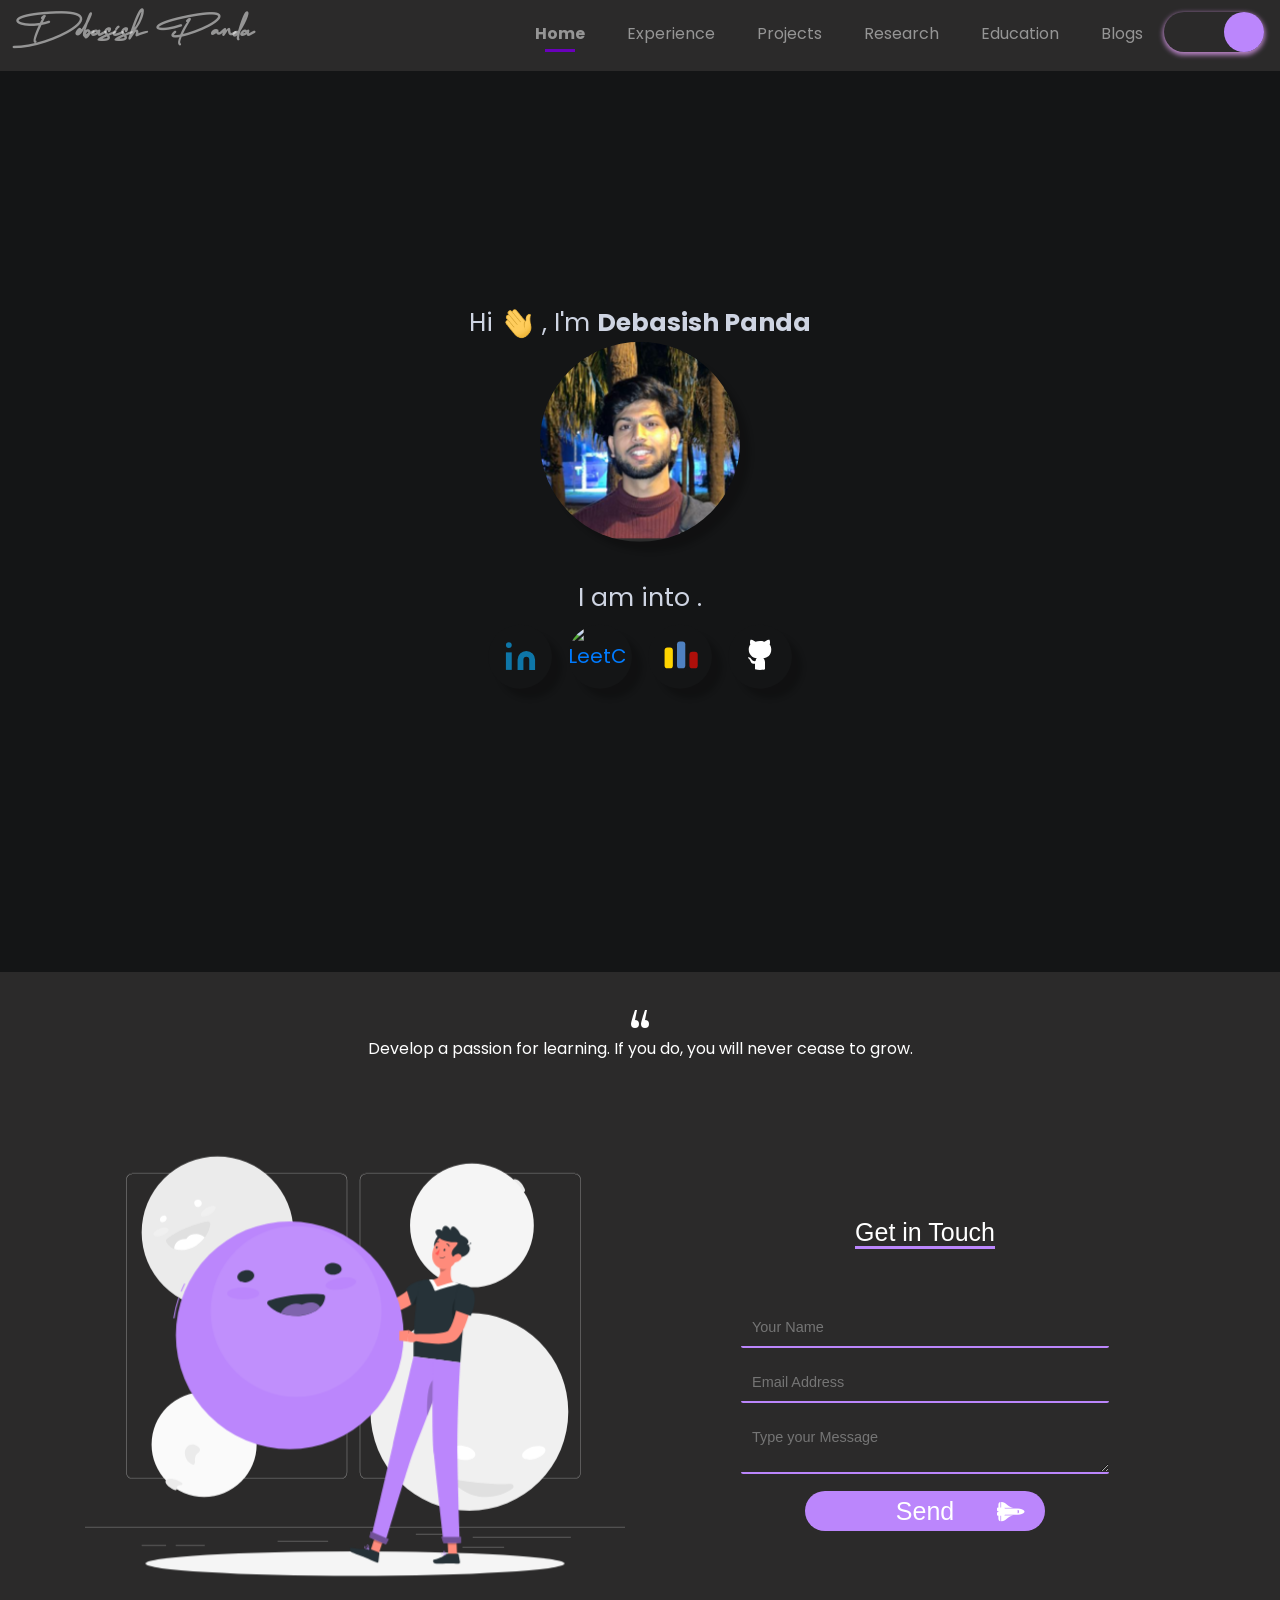
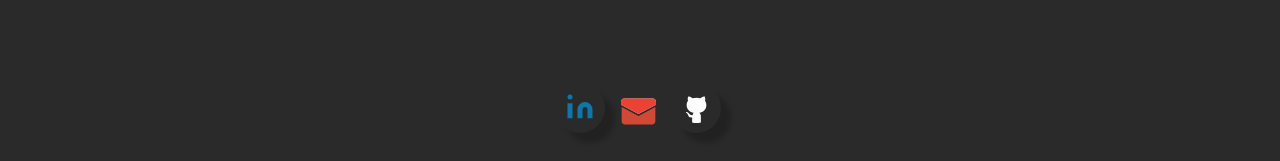
==== index.html @ 3a76a4fa "Initial personalized version" ====
<!DOCTYPE html>
<html lang="en" light-mode="dark">

<head>
    <title>Debasish Panda | Home</title>
    <meta charset="UTF-8">
    <meta name="viewport" content="width=device-width, initial-scale=1.0">
    <meta name="keywords" content="free portfolio template,portfolio template, portfolio website template, open source, open sourcing, contributing to open source" />
    <meta name="description" content="Welcome to my personal portfolio! I’m a passionate Computer Science undergraduate with experience in web development, software engineering, machine learning, and technical content writing. This space showcases my projects, internships, achievements, and continuous learning journey in tech." />
    <!-- Robot.txt -->
    <meta name="robots" content="index,follow" />
    <meta name="Googlebot" content="index,follow" />
    <meta name="AdsBot-Google" content="index,follow" />
    <meta property="og:site_name" content="https://portfolio.smaranjitghose.codes/">
    <meta property="og:title" content="Debasish Panda | Home">
    <meta property="og:description" content="Welcome to my personal portfolio! I’m a passionate Computer Science undergraduate with experience in web development, software engineering, machine learning, and technical content writing. This space showcases my projects, internships, achievements, and continuous learning journey in tech.">
    <meta property="og:type" content="website">
    <meta property="og:url" content="https://portfolio.smaranjitghose.codes/">
    <meta name="twitter:card" content="summary">
    <meta name="twitter:site" content="https://portfolio.smaranjitghose.codes/">
    <meta name="application-name" content="Debasish Panda | Home" />
    <meta name="apple-mobile-web-app-title" content="Debasish Panda | Home" />
    <meta name="summary" content="Welcome to my personal portfolio! I’m a passionate Computer Science undergraduate with experience in web development, software engineering, machine learning, and technical content writing. This space showcases my projects, internships, achievements, and continuous learning journey in tech." />
    <!--For Dark/Light mode Toggle-->
    <script src="https://code.iconify.design/1/1.0.4/iconify.min.js"></script>
    <!--Import Google Icon Font-->
    <link rel="stylesheet" href="https://maxcdn.bootstrapcdn.com/bootstrap/4.5.0/css/bootstrap.min.css" />
    <link href="https://fonts.googleapis.com/css2?family=Poppins:wght@200;300&display=swap" rel="stylesheet">
    <script src='https://kit.fontawesome.com/a076d05399.js'></script>
    <link rel="stylesheet" href="assets/css/preloader.css">
    <link rel="stylesheet" href="assets/css/home.css">
    <link rel="stylesheet" href="assets/css/style.css">
    <!-- Favicon -->
    <link id='favicon' rel="shortcut icon" href="assets/images/favicon.png" type="image/x-png">
    <!-- Font awesome icons -->
    <link rel="stylesheet" href="https://cdnjs.cloudflare.com/ajax/libs/font-awesome/5.15.1/css/all.min.css" integrity="sha512-+4zCK9k+qNFUR5X+cKL9EIR+ZOhtIloNl9GIKS57V1MyNsYpYcUrUeQc9vNfzsWfV28IaLL3i96P9sdNyeRssA==" crossorigin="anonymous" />
    <link rel="stylesheet" href="https://cdn.jsdelivr.net/gh/jpswalsh/academicons@1/css/academicons.min.css">
    <script defer src="./assets/js/dynamicTitle.js"></script>
    <!-- Global site tag (gtag.js) - Google Analytics -->
    <script async src="https://www.googletagmanager.com/gtag/js?id=G-M11CMZ12Q"></script>
    <script>
        window.dataLayer = window.dataLayer || [];
        function gtag(){dataLayer.push(arguments);}
        gtag('js', new Date());

        gtag('config', 'G-M11CMZ12Q');
    </script>
</head>

<body class="no-scroll-preload">
    <!-- loader -->
    <div class="loader-container">
        <div class="atom">
            <div class="electron"></div>
            <div class="electron-alpha"></div>
            <div class="electron-omega"></div>
        </div>
    </div>

    <!--Dynamic Nav Bar-->

    <!--Particles effect-->
    <div id="home">
        <section class="center">
            <div id="particles-js"></div>
        </section>
    </div>
    <center>
        <!-- Home Section -->
        <div class="text col-sm-6" style="margin-top: 140px;">Hi <span class="wave"><img src="assets/images/Hand.gif" width="35px"></span>&nbsp;, I'm <span class="header">Debasish Panda</span>
            <div class="center">
                <div>
                    <img src="assets/images/favicon.png" alt="" class="rounded-circle" height="200" width="200">
                </div>
                <br/>
                <span style="display: inline;">I am into <span class="animated-text"
                    data-words="Java, Web Development, Data Structures and Algorithm (DSA), Data base management, Python, Data science, Open Source, Content writing, Desigining"></span>
                </span>
                <div>
                    <div class="social-icons">
                        
                        <a class="socialicon linkedin" href="https://www.linkedin.com/in/debasish-panda-6852a824b" target="_blank" rel="author">
                            <svg class="linkedin-icon" xmlns="http://www.w3.org/2000/svg" width="35" viewBox="0 0 24 24" fill="#0e76a8" stroke-width="1" stroke-linecap="round" stroke-linejoin="round" class="feather feather-linkedin">
                                <path d="M16 8a6 6 0 0 1 6 6v7h-4v-7a2 2 0 0 0-2-2 2 2 0 0 0-2 2v7h-4v-7a6 6 0 0 1 6-6z"></path>
                                <rect x="2" y="9" width="4" height="12"></rect>
                                <circle cx="4" cy="4" r="2"></circle>
                            </svg>
                        </a>

                        <a class="socialicon leetcode" href="https://leetcode.com/u/Rkg6Kk8UDc/" target="_blank" rel="author">
                            <img src="https://assets.leetcode.com/static_assets/public/icons/favicon-192x192.png" alt="LeetCode" width="57" height="57" />
                        </a>

                        <a class="socialicon codeforces" href="https://codeforces.com/profile/Debasish-1969" target="_blank" rel="author">
                            <svg class="codeforces-icon" xmlns="http://www.w3.org/2000/svg" viewBox="5 0 14 19" width="100" height="100">
                                <g>
                                    <rect class="red" x="15" width="2" height="6.5" rx="0.7" y="0" fill="#AE0F0A" />
                                    <rect class="blue" x="12" width="2" height="6.5" rx="0.7" y="0" fill="#4F81C1" />
                                    <rect class="yellow" x="9" width="2" height="6.5" rx="0.7" y="0" fill="#FFD400" />
                                </g>
                            </svg>
                        </a> 
                       
                        <a class="socialicon github" href="https://github.com/Debasish-1969" target="_blank" rel="author">
                            <!-- SVG code for Github icon -->
                            <svg class="github-icon" width="45px" height="45px" viewBox="0 0 300 300">
                                <!-- body -->
                                <path id="body" d="M112.5,234.4v43.1c24.5,7.5,50.5,7.5,75,0V225c-0.4-11.1-4.9-21.6-12.7-29.6c30-3.4,59.5-23.5,59.5-64.1
                                                            c0.9-13.9-3.3-27.7-11.8-38.7c4.1-11.6,3.7-24.4-1.3-35.7c0,0-11.2-3.7-37.5,13.8c-22.1-6.1-45.3-6.1-67.4,0
                                                            C90.6,53.3,78.9,56.8,78.9,56.8c-5,11.3-5.4,24.1-1.3,35.7c-8.5,11.1-12.7,24.8-11.9,38.7c0.2,33.8,26.4,61.8,60.2,64.1
                                                            c-5,4.7-8.1,11.1-8.6,18" />
                                <!-- arm                             -->
                                <path id="arm" d="M125.2,213.4c-13.9,7.8-31.5,2.8-39.3-11.2c-4.3-7.7-12-12.8-20.7-13.8c-11.2,0-4.6,6.4,0,9.4
                                                            c6,5.1,10.8,11.5,13.8,18.8c2.9,7.4,7.7,24.1,41.5,17.8" />
                            </svg>
                        </a>
                    </div>
                </div>
            </div>
        </div>
    </center>

    <br><br><br>
    <!-- Dynamic footer section -->
    <script src="https://code.jquery.com/jquery-3.5.1.min.js" integrity="sha256-9/aliU8dGd2tb6OSsuzixeV4y/faTqgFtohetphbbj0=" crossorigin="anonymous"></script>

    <!-- Google Analytics -->
    <script async src="https://www.googletagmanager.com/gtag/js?id=G-G6D61F5TL4"></script>
    <!-- Fetching our Google Tag Manager -->

    <!--JavaScript at end of body for optimized loading-->
    <script src="assets/js/app.js"></script>
    <script src="https://cdnjs.cloudflare.com/ajax/libs/popper.js/1.12.9/umd/popper.min.js" integrity="sha384-ApNbgh9B+Y1QKtv3Rn7W3mgPxhU9K/ScQsAP7hUibX39j7fakFPskvXusvfa0b4Q" crossorigin="anonymous"></script>
    <script src="https://maxcdn.bootstrapcdn.com/bootstrap/4.0.0/js/bootstrap.min.js" integrity="sha384-JZR6Spejh4U02d8jOt6vLEHfe/JQGiRRSQQxSfFWpi1MquVdAyjUar5+76PVCmYl" crossorigin="anonymous"></script>
    <script src='https://cdnjs.cloudflare.com/ajax/libs/particles.js/2.0.0/particles.min.js'></script>
    <script src="assets/js/particle.js"></script>

</body>

</html>
---- assets/css/home.css ----
/*Declaration of CSS variables for light/dark theme*/

html[data-theme="light"] {
  --col-icon: black;
  --col-bd-radius:rgb(2, 2, 2);
  --col-box-shadow:#000000 2px 2px 4px, 
  #4D4D4D -2px -2px 4px;
 --col-box-shadow-hover:inset #8a7373 2px 2px 4px, 
 inset #4D4D4D -2px -2px 4px;
  --col-bd-icon:transparent;
  --bg-icon: #fff;
   --bg1-color: #fff;
  --col-icon-dribbble: #ea4c89;
  --col-icon-linkedin: #0e76a8;
  --col-icon-kaggle: #41aff3;  
  --col-icon-instagram: rgb(201, 94, 174);
  --col-icon-mail:rgb(209, 82, 82);
  --col-icon-google-scholar:#3cba54;
  --col-icon-codeforces:rgb(19, 145, 184);
  --col-icon-leetcode:rgb(255, 181, 62);
  --shadow-col: rgba(0, 0, 0, 0.3);

}

html[data-theme="dark"] {
  --col-icon:white;
  --col-bd-radius:black;
  --col-bd-icon:transparent;
  --col-box-shadow: 5px 5px 10px rgba(22, 21, 21, 0.7) , -5px -5px 10px rgba(255,255,255,0.1);
  --col-box-shadow-hover:inset rgba(255, 255, 255, 1) 2px 2px 4px, 
 inset rgba(255, 255, 255, 0.5) -2px -2px 4px;
  --col-icon-dribbble: #ea4c89;
  --col-icon-linkedin: #0e76a8;
  --col-icon-kaggle: #41aff3;
  --col-icon-instagram: rgb(201, 94, 174);
  --col-icon-mail:rgb(209, 82, 82);
  --col-icon-google-scholar:#3cba54;
  --col-icon-codeforces:rgb(19, 145, 184);
  --col-icon-leetcode:rgb(255, 181, 62);
  --col-white: #fff;
}
/* Particle effect*/
body{
  font-family: "Poppins";
}
#home,
#particles-js {
  position: relative;
  height: 100vh;
  width: 100%;
}

.section {
  background-color: rgb(63, 25, 170);
  justify-content: center;
  align-items: center;
}

.text .header {
  font-weight: bold;
}

.text {
  font-size: 25px;
  top: 40%;
  left: 50%;
  transform: translate(-50%, -50%);
  position: absolute;
}

.animated-text span {
  display: none;
  line-height: 1;
}

.animated-text span.active {
  display: inline;
}

.animated-text:after {
  content: ".";
  display: inline;
  width: 6px;
  text-indent: 0;
  background: var(--col-icon);
  animation: blink 0.3s infinite alternate;
}
.datawords{
  white-space: nowrap;
    overflow: hidden;
    text-overflow: ellipsis;
    white-space: nowrap;
}

@keyframes blink {
  from {
    opacity: 0;
  }

  to {
    opacity: 1;
  }
}

/*Social icons*/

:root {
  --link-size: 64px;
  --trans-props: all 0.2s ease;
  --link-size-footer-b: 40px;
  --link-size-footer-s: 30px;
}

a.socialicon {
  box-shadow: 10px 10px 5px rgba(0, 0, 0, 0.2);
}

.social-icons {
  display: flex;
  font-size: 20px;
  align-items: center;
  justify-content: center;
  flex-flow: row wrap;
}
.socialicon{
  display: flex;
  position: relative;
  overflow: hidden;
  width: var(--link-size);
  height: var(--link-size);
  background-color: #fff;
  margin: 8px;
  border-radius: 50%;
  box-shadow: 2px 5px 5px var(--shadow-col);
  text-decoration: none;
  transition: var(--trans-props);
}
.socialicon i {
  margin: auto;
  font-size: 24px;
  z-index: 1;
  transition: var(--trans-props);
}

/* Social icon in dark mode */
html[light-mode="dark"] .socialicon{
  background-color: #141516;
}

.kaggle i {
  margin: auto;
  font-size: 24px;
  z-index: 1;
  transition: var(--trans-props);
}

.socialicon.kaggle{
  color:var(--col-icon-kaggle);
}

.socialicon:after {
  content: "";
  width: var(--link-size);
  height: var(--link-size);
  position: absolute;
  transform: translate(0, var(--link-size));
  border-radius: 50%;
  transition: var(--trans-props);
  
}

.socialicon.kaggle:after {
  background-color: #41aff3;
  box-shadow: var(--kaggle);
}


 /*
---------------------------
   LINKEDIN MICROANIMATION
---------------------------
*/

 .linkedin-icon{
  margin-left: 15px;
}
.linkedin:hover .linkedin-icon>rect{
  animation: rect-up 0.3s linear infinite;
}


@keyframes rect-up {
  50% {
      y:10px;
      height:11px;
   }
  0%{
      y:13px;
      height:8px;  
      }
  
}

.linkedin:hover .linkedin-icon> circle{
  animation: bounce 0.4s linear infinite;
}

@keyframes bounce {
  75% {
      cy: 8px;
   }
   50%{
      cy: 4px
   }
  0%{
      cy:4px
      }
  
}

/*
---------------------------
   INSTAGRAM MICROANIMATION
---------------------------
*/

.instagram-icon {
  width: 90px !important;
 
}
.st0 {
  fill:none;
  stroke:#EF4649;
  stroke-width:7;
  stroke-linecap:round;
  stroke-miterlimit:10;
}

.instagram:hover #littleCircle {
  stroke-dasharray:150;
}

.instagram #shutter{
  display:none;
}
.instagram:hover #shutter{
  display: block;
  animation: shutter 1s linear infinite;
}
.instagram:hover #lens{
  fill:#EF4649;
  animation: lens 1.5s linear infinite;

}

@keyframes shutter {
  0%, 50% {
          stroke-dashoffset: 150;
          
      }
  75% {
          fill:#EF4649;
          stroke-dashoffset: 0;
          stroke-width:11;
      }
}

@keyframes lens {
  0%, 75% {
          opacity: 0;
      }
  100% {
          opacity: 1;
      }
}


/*
---------------------------
   TWITTER MICROANIMATION
---------------------------
*/
.twitter-icon{
  width: 40px;
  margin-left: 12px;
}

.twitter:hover #wing1{
      transform-origin:center;
      animation: flap 0.4s ease-out infinite alternate;
   }	
   
.twitter:hover #wing2{
    transform-origin:center;
    animation: flap 0.4s ease-in infinite alternate;
 }		

@keyframes flap{
     50%{
      transform:scaleX(-1) rotate(-45deg) translate(-40px,-40px);
     }
   }

/*
--------------------------
   GITHUB MICROANIMATION
--------------------------
*/
html[light-mode="dark"] .github-icon{
  fill: #ffff;
}

.github-icon {
  width: 40px;
  margin-left: 12px;
  margin-top: 5px;
  fill: #000000;
}

.github:hover #arm {
  transform-origin: bottom right;
  animation: moveArm 1s infinite alternate;
}

@keyframes moveArm {
  0% { transform: rotate(10deg); }
  100% { transform: rotate(-10deg); }
 }

 /*
  --------------------------
     DRIBBBLE MICROANIMATION
  --------------------------
  */
  
  .dribbble-icon{
    width: 30px;
    height: 30px;
    margin-left:16px;
    margin-top: 20px;
  }
  
  .dribbble:hover .dribbble-icon{ 
      animation: dribbble-bounce .4s ease infinite;
      transform: rotate(360deg);
      transition: all 9s ease-in-out 0s;
  }
  
  @keyframes dribbble-bounce {
    from, to {
      margin-top: 20px;
    }
    50% { 
      margin-top: 15px; 
    }
    
    75%{
      margin-top: 15px;
    }
  }
  
  /*
  --------------------------
     CODEFORCES MICROANIMATION
  --------------------------
  */
  
  .codeforces-icon{
    margin-right: 6px;
    margin-top: 6px;
  }
  
  .codeforces-icon .red {
    height:4px;
    y:2.5px;
    
  }
  .codeforces:hover .red{
    animation: red-animation 2.5s infinite alternate;
  }
  
  
  .codeforces-icon .yellow{
    height:5px;
    y:1.5px;
    
  }
  
  .codeforces:hover .yellow{
    animation: yellow-animation 2s infinite alternate-reverse;
  }
  
  .codeforces:hover .blue{
    animation: blue-animation 2s  infinite alternate;
  }
  
  @keyframes red-animation{
    0%{
       y:0px
    }
    0%{
        height:6px;
        y:0.5px;
    }
  }
  
  @keyframes yellow-animation{
    0%{
        y:0px;
    }
    0%{
        height:6px;
        y:0.5px;
    }
  }
  
  @keyframes blue-animation{
    0%{
        y:0px;
    }
    0%{
        height:3px;
        y:3.5;
    }
  }
  
  

/*
----------------------------
   SOCIAL MEDIA ANIMATIONS
----------------------------
*/

.socialicon:hover {
  transform: translateY(-4px);
  box-shadow: 0px 4px 12px rgba(0, 0, 0, 0.16);
}
.socialicon:hover:after {
  transform: translate(0) scale(1.2);
}
.socialicon:hover i {
  color: #fff;
}
a:hover {
  color: transparent;
}


@media only screen and (max-width: 450px) {
  .text {
    margin-top: 5rem;
  }
}

@media only screen and (max-width:2381px){
  .text{
    margin-top:2rem;
  }
}

@media only screen and (max-width:1340px){
  .text{
    margin-top:4rem;
  }
}

@media only screen and (max-width:780px){
  .text{
    margin-top:3rem;
  }
}

@media only screen and (max-width:700px){
  .text{
    margin-top:6rem;
  }
}
@media only screen and (max-width:350px){
  .text{
    margin-top:6rem;
  }
}

@media only screen and (max-width:270px){
  .text{
    margin-top:12rem;
  }
}
/* responsiveness */
@media (min-width:410px) and (max-width:411px){
  .text{
    margin-top: 1rem;
  }
}
@media only screen and (min-height:731px){
  .text{
    margin-top: 2rem;
  }
}
@media (min-height:822px) and (max-height:823px){
  .text{
    margin-top: 10rem;
  }
}
@media only screen and (min-height:768px){
  .text{
    margin-top: 0rem;
  }
}
@media (max-width:280px)and (max-height:655px){
  .text{
    margin-top: 6rem;
  }
 

}

@media (min-width:1020px)and (max-width:1024px){
  .text{
    margin-top: 4rem;
    font-size: xx-large;
  }
}

@media (max-width:320px)and (max-height:440px){
  .text{
    margin-top: 4rem;
  }
  
  img{
    height:100px;
    width:150px;
    margin-bottom: 0px;
    margin-top: 0px;
  }
  .text{
    font-size:20px;
  }
  .socialicon{
    width:56px;
    height:56px;
  }
  
}

@media (max-width:380px)and (max-height:440px){
  .text{
    margin-top: 4rem;
  }
  img{
    height:100px;
    width:150px;
    margin-bottom: 0px;
    margin-top: 0px;
  }
  .text{
    font-size:20px;
  }
  .socialicon{
    width:56px;
    height:56px;
  }
  .tag{
    width:78px;
  }

}
@media (max-width:430px)and (max-height:440px){
  .text{
    font-size:20px;
    margin-top: 4rem;
  }
  img{
    height:100px;
    width:150px;
    margin-bottom: 0px;
    margin-top: 0px;
  }
  .socialicon{
    width:56px;
    height:56px;
  }

}
@media (min-width:520px)and (max-width:521px){
  .text{
    margin-top: 2rem;
  }
}

@media (min-height:810px)and (max-height:812px){
  .text{
    margin-top: 1rem;
  }
}

@media (min-height:822px)and (max-height:823px){
  .text{
    margin-top: 1rem;
  }
}
---- assets/css/style.css ----
@font-face {
  font-family: "Agustina";
  src: url(../fonts/Agustina.woff);
}


/*CSS variable declaration for light/dark mode*/

html[data-theme="light"] {
  --bg-mybtn: red;
  --bg-nav: black;
  --bg-nav-img: black;
  --bg-footer: #DDE1EC;
  --bg: #ffffff;
  --text: #191919;
  --text-color: #6c757d;
  --col-icon: black;
  --col-bd-radius: rgb(2, 2, 2);
  --col-box-shadow: #000000 2px 2px 4px, #4D4D4D -2px -2px 4px;
  --col-box-shadow-hover: inset #8a7373 2px 2px 4px, inset #4D4D4D -2px -2px 4px;
  --col-bd-icon: transparent;
  --bg-icon: #fff;
  --col-icon-twitter: #1da1f2;
  --col-icon-dribbble: #ea4c89;
  --col-icon-linkedin: #0e76a8;
  --col-icon-kaggle: #41aff3;
  --col-icon-github: #24292e;
  --col-icon-instagram: rgb(201, 94, 174);
  --col-icon-mail: rgb(209, 82, 82);
  --col-icon-google-scholar: #3cba54;
  --col-icon-codeforces: rgb(19, 145, 184);
  --col-icon-leetcode: rgb(255, 181, 62);
  --shadow-col: rgba(0, 0, 0, 0.3);
}

html[data-theme="dark"] {
  --bg-mybtn: rgb(230, 109, 129);
  --bg-nav: #6617cb;
  --bg-nav-img: linear-gradient(315deg, #6617cb 0%, #882463 74%);
  --bg-footer: linear-gradient(315deg, #6617cb 0%, #882463 74%);
  --bg: #191919;
  --text: #ffffff;
  --text-color: #fff;
  --bg-txt-img: linear-gradient(315deg, #d5adc8 0%, #ff8489 74%);
  --txt-fill: transparent;
  --col-icon: white;
  --col-bd-radius: black;
  --col-bd-icon: transparent;
  --col-box-shadow: 5px 5px 10px rgba(22, 21, 21, 0.7), -5px -5px 10px rgba(255, 255, 255, 0.1);
  --col-box-shadow-hover: inset rgba(255, 255, 255, 1) 2px 2px 4px, inset rgba(255, 255, 255, 0.5) -2px -2px 4px;
  --col-icon-twitter: #1da1f2;
  --col-icon-dribbble: #ea4c89;
  --col-icon-linkedin: #0e76a8;
  --col-icon-kaggle: #41aff3;
  --col-icon-github: #24292e;
  --col-icon-instagram: rgb(201, 94, 174);
  --col-icon-mail: rgb(209, 82, 82);
  --col-icon-google-scholar: #3cba54;
  --col-icon-codeforces: rgb(19, 145, 184);
  --col-icon-leetcode: rgb(255, 181, 62);
  --col-white: #fff;
}


/*
---------------------------
      SCROLLBAR
---------------------------
*/

::-webkit-scrollbar {
  width: 16px;
}

::-webkit-scrollbar-track {
  -webkit-box-shadow: inset 0 0 6px #bb86fc;
  border-radius: 2px;
  background: #f1f1f1;
}

::-webkit-scrollbar-thumb {
  border-radius: 2px;
  max-height: 10px;
  -webkit-box-shadow: inset 0 0 6px #bb86fc;
  background: #bb86fc;
  transition: 0.3s;
}

::-webkit-scrollbar-thumb:hover {
  background: #ca9eff;
  
}

/* Custom Scrollbar for Mozilla Firefox*/
html{
  overflow-y: visible;
  scrollbar-color: #ca9eff #f1f1f1;
  scrollbar-width: auto;
}

body {
  height: 100vh;
  margin: 0;
  overflow-x: hidden;
  color: var(--text);
  font-family: "Poppins", sans-serif;
  background-color: var(--bg);
}
.text-center heading1 exp-head {
  color: white;
}


/* Scroll to Top button */

#btnScrollToTop {
  width: 50px;
  height: 50px;
  background-color: #bb86fc;
  color: #fff;
  margin: 8px;
  border: none;
  border-radius: 50%;
  box-shadow: 2px 5px 5px rgba(0, 0, 0, 0.3);
  text-decoration: none;
  position: fixed;
  outline: none;
  bottom: 10px;
  right: 10px;
  animation: up 1.5s infinite;
  -webkit-animation: up 1.5s infinite;
}


/*
---------------------------------------
 SCROLL TO TOP BUTTON MICROANIMATION
---------------------------------------
*/

@keyframes up {
  0% {
      transform: translate(0);
  }
  20% {
      transform: translateY(-15px);
  }
  40% {
      transform: translate(0);
  }
}

@-webkit-keyframes up {
  0% {
      transform: translate(0);
  }
  20% {
      transform: translateY(-15px);
  }
  40% {
      transform: translate(0);
  }
}


/* smooth scrolling to top */

html {
  scroll-behavior: smooth;
}


/*
------------------------------------
   HAMBURGER ANIMATION
------------------------------------
*/

.hamburger_wrapper {
  float: right;
}

.hamburger {
  width: 2.5em;
  height: 2em;
  font-size: 11px;
  cursor: pointer;
  position: relative;
}

.first,
.second,
.third {
  position: absolute;
  background-color: rgba(0, 0, 0, 0.85);
  height: .45em;
  width: 100%;
  float: left;
  border-radius: 2px;
  transition: all .35s ease-in-out;
}

.first {
  top: 0px;
}

.is-active .first {
  transform-origin: .167em .33em;
  transform: rotate(45deg) translate(0.167em, -0.25em);
}

.second {
  top: 50%;
  margin-top: -.25em;
}

.is-active .second {
  opacity: 0;
  transform: translateX(8em)
}

.third {
  bottom: 0px;
  transform-origin: .25em -0.33em;
}

.is-active .third {
  transform: rotate(-45deg) translate(-0.167em, 0.083em);
}

.navbar-brand {
  font-family: Agustina;
  font-size: 30px;
  font-weight: bold;
}

.navbar {
  color: #000000;
  background-color: #fff;
  z-index: 2;
  box-shadow: 0 2px 2px rgb(230, 230, 230);
}

/* Dark Mode toggle switch button */
.dark_toggler {
  -webkit-appearance: none;
  position: relative;
  cursor: pointer;
  width: 100px;
  height: 40px;
  background-image: url(https://i.postimg.cc/857jHw2q/Screenshot-2020-04-16-at-1-07-06-PM.png);
  background-size: cover;
  border-radius: 50px;
  outline: none;
  transition: background-image 0.9s;
  box-shadow: 0px 2px 5px 1px gray;
}

.dark_toggler:before {
  content: "";
  position: absolute;
  top: 0;
  left: 0;
  height: 40px;
  width: 40px;
  background-color: navy;
  border-radius: 50px;
  transition: all 0.9s;
  background-color: #f7ca33;
}

.dark_toggler:checked {
  background-image: url(https://i.postimg.cc/Hn0nstVK/Screenshot-2020-04-16-at-1-07-19-PM.png);
  transition: background-image 0.9s;
  box-shadow: 0px 2px 5px 1px rgb(187, 134, 201);
}

.dark_toggler:checked:before {
  transform: translate(150%);
  transition: all 0.9s;
  background-color: #bb86fc;
}
/* end of dark mode toggle switch button */

html {
  background-color: #f6f6f6;
  transition: background-color .3s;
}

html[light-mode="dark"] {
  background-color: #141516;
  color: #ced4e2;
}

.dark-theme {
  background-color: #2b2a2A;
  transition: background-color .3s;
  box-shadow: 0 0 0;
}

.dark-theme .navbar-nav .nav-link,
.dark-theme .navbar-brand {
  color: rgba(255, 255, 255, 0.5);
}

.dark-theme .nav-link:hover{
color: #ffffff !important;
}

.dark-theme .first,
.dark-theme .second,
.dark-theme .third {
  background-color: rgba(255, 255, 255, 0.5);
}
.dsc{
   box-shadow:   2px 5px 5px 0px rgb(130 216 251), 
   inset -2px -5px 5px 0px rgb(130 216 251);
   background: #1f1d1d;
}
/*
-------------------------------------
  SIDEBAR SVG ANIMATION
--------------------------------------
*/

.bike {
  margin-top: 30px;
  display: block;
}

#right-wheel,
#left-wheel {
  animation: wheel 3s linear infinite;
  transform-origin: center;
  transform-box: fill-box;
}

#man-bike {
  animation: bikes 1s ease-in-out infinite alternate;
  transform-origin: bottom;
}

#hat {
  animation: hat 1s ease-in-out infinite alternate;
  transform-origin: center;
  transform-box: fill-box;
}

@keyframes wheel {
  from {
      transform: rotateZ(0deg);
  }
  to {
      transform: rotateZ(360deg);
  }
}

@keyframes bikes {
  from {
      transform: rotateX(0deg);
  }
  to {
      transform: rotateX(12deg);
  }
}

@keyframes hat {
  from {
      transform: translateY(0%) rotateZ(0deg);
  }
  to {
      transform: translateY(10%) rotateZ(20deg);
  }
}


/*
-------------------------------------
  NAV BAR HIGHLIGHTING
--------------------------------------
*/

@media only screen and (min-width: 1024px) {
  .current-link {
      font-weight: bolder;
      position: relative;
      z-index: 1;
      text-align: center;
  }
  .current-link:after {
      content: "";
      position: absolute;
      left: 34%;
      margin-left: auto;
      margin-right: auto;
      bottom: 0;
      width: 32%;
      border-bottom: 3px solid #6a00bb;
  }
  
  .nav-item-hover::after {
      content: "";
      display: block;
      margin-left: auto;
      margin-right: auto;
      height: 0.15em;
      bottom: 0;
      width: 0%;
      background-color: #6a00bb;
      transition: all ease-in-out 280ms;
  }
  
  .nav-item:hover::after {
      width: 50%;
      
  }

  li.nav-item {
      text-align: center;
  }
  a.nav-link {
      padding: 6px 21px !important;
  }

  /* Hide svg on laptop screens to prevent overlap between sidebar and navbar */
  .bike {
      display: none;
  }
}

/* navbar hover for light mode */
html[light-mode="light"] .nav-link{
  color: #000000 !important;
}
html[light-mode="light"] .nav-link:hover{
  color: 	rgb(106, 0, 187) !important;
}
html[light-mode="light"] .navbar-brand:hover{
  color: #000000 !important;
}

@media (min-width: 992px) {
  .navbar-expand-lg .navbar-nav {
      align-items: center;
  }
}


/**Navbar burger animations**/

.navbar-toggler {
  position: relative;
  display: flex;
  justify-content: center;
  align-items: center;
  cursor: pointer;
  transition: all .2s ease-in-out;
  border-color: white;
  border: none;
  outline: none;
  padding: 0;
  margin: 1.25rem 1rem;
}

.line {
  fill: none;
  stroke: black;
  stroke-width: 6;
  transition: stroke-dasharray 600ms cubic-bezier(0.4, 0, 0.2, 1), stroke-dashoffset 600ms cubic-bezier(0.4, 0, 0.2, 1);
  width: 50px;
}

.line1 {
  stroke-dasharray: 60 207;
  stroke-width: 6;
}

.line2 {
  stroke-dasharray: 60 60;
  stroke-width: 6;
}

.line3 {
  stroke-dasharray: 60 207;
  stroke-width: 6;
}

.open .line1 {
  stroke-dasharray: 90 207;
  stroke-dashoffset: -134;
  stroke-width: 6;
}

.open .line2 {
  stroke-dasharray: 1 60;
  stroke-dashoffset: -30;
  stroke-width: 6;
}

.open .line3 {
  stroke-dasharray: 90 207;
  stroke-dashoffset: -134;
  stroke-width: 6;
}


/*
------------------------
  FOOTER SECTION
------------------------
*/


/* Also have a look at the scroll to top button if changing footer's height (below upArrow in app.js) */

.footer {
  padding-top: 10px;
  font-family: "Poppins", sans-serif;
  background-color: #121212;
}

.tag {
  font-family: "Poppins", sans-serif;
  font: size 20px;
  line-height: 26px;
  text-align: center;
  color: #fff;
  height: 78px;
  margin: 5px auto 0px;
  display: block;
  box-sizing: border-box;
}

.svg-inline--fa {
  vertical-align: -0.200em;
}

.rounded-social-buttons .social-button {
  display: inline-block;
  cursor: pointer;
  width: 3.125rem;
  height: 3.125rem;
  border: 0.125rem solid transparent;
  padding: 0;
  text-decoration: none;
  text-align: center;
  color: #fefefe;
  font-size: 1.5625rem;
  font-weight: normal;
  line-height: 2em;
  border-radius: 1.6875rem;
  transition: all 0.5s ease;
  margin-right: 0.25rem;
  margin-bottom: 0.25rem;
}


/********
Rotate Transition in foote Soical Icon
*********/

.rounded-social-buttons .social-button:hover,
.rounded-social-buttons .social-button:focus {
  transition: background-color 0.3s, var(--trans-props);
}


/*
------------------------------
 TWITTER MICROANIMATION
-------------------------------
*/

.twitter:hover #wing1 {
  transform-origin: center;
  animation: flap 0.4s ease-out infinite alternate;
}

.twitter:hover #wing2 {
  transform-origin: center;
  animation: flap 0.4s ease-in infinite alternate;
}

@keyframes flap {
  50% {
      transform: scaleX(-1) rotate(-45deg) translate(-40px, -40px);
  }
}


/*
-----------------------------
 LINKEDIN MICROANIMATION
-----------------------------
*/

.linkedin:hover .linkedin-icon-footer>rect {
  animation: rect-up 0.3s linear infinite;
}

@keyframes rect-up {
  50% {
      y: 10px;
      height: 11px;
  }
  0% {
      y: 13px;
      height: 8px;
  }
}

.linkedin:hover .linkedin-icon-footer>circle {
  animation: bounce 0.4s linear infinite;
}

@keyframes bounce {
  75% {
      cy: 8px;
  }
  50% {
      cy: 4px
  }
  0% {
      cy: 4px
  }
}


/*
-----------------------------
 INSTAGRAM MICROANIMATION
-----------------------------
*/

.st0 {
  fill: none;
  stroke: #EF4649;
  stroke-width: 7;
  stroke-linecap: round;
  stroke-miterlimit: 10;
}

.instagram-icon-footer:hover #littleCircle {
  stroke-dasharray: 150;
}

.instagram #shutter {
  display: none;
}

.instagram-icon-footer:hover #shutter {
  display: block;
  animation: shutter 1s linear infinite;
}

.instagram-icon-footer:hover #lens {
  fill: #EF4649;
  animation: lens 1.5s linear infinite;
}

@keyframes shutter {
  0%,
  50% {
      stroke-dashoffset: 150;
  }
  75% {
      fill: #EF4649;
      stroke-dashoffset: 0;
      stroke-width: 11;
  }
}

@keyframes lens {
  0%,
  75% {
      opacity: 0;
  }
  100% {
      opacity: 1;
  }
}


/*
-----------------------------
 GITHUB MICROANIMATION
-----------------------------
*/

.github:hover #arm {
  transform-origin: bottom right;
  animation: moveArm 1s infinite alternate;
}

@keyframes moveArm {
  0% {
      transform: rotate(10deg);
  }
  100% {
      transform: rotate(-10deg);
  }
}


/* twitter SVG micro animation */

.twitter-icon-footer {
  margin-bottom: 6px;
  width: 35px;
}


/* linkedin SVG micro animation */

.linkedin-icon-footer {
  margin-bottom: 8px;
  width: 30px;
}


/* instagram SVG micro animation */

.instagram-icon-footer {
  width: 70px;
  padding-right: 24px;
  padding-bottom: 8px;
}


/* github SVG Micro animation */

.github-icon-footer {
  margin-bottom: 8px;
  width: 35px;
}


/*
----------------------------------------
 HOVER EFFECT ON SOCIAL MEDIA ICONS
----------------------------------------
*/

.rounded-social-buttons .social-button.twitter {
  background: #2b2a2A;
  box-shadow: 10px 10px 5px rgb(0 0 0 / 20%);
}

.rounded-social-buttons .social-button.twitter:hover,
.rounded-social-buttons .social-button.twitter:focus {
  color: #000;
  background: #2b2a2A;
}

.rounded-social-buttons .social-button.linkedin {
  background: #2b2a2A;
  box-shadow: 10px 10px 5px rgb(0 0 0 / 20%);
}

.rounded-social-buttons .social-button.linkedin:hover,
.rounded-social-buttons .social-button.linkedin:focus {
  color: #000;
  background: #2b2a2A;
}

.rounded-social-buttons .social-button.instagram {
  background: #2b2a2A;
  box-shadow: 10px 10px 5px rgb(0 0 0 / 20%);
}

.rounded-social-buttons .social-button.instagram:hover,
.rounded-social-buttons .social-button.instagram:focus {
  color: #000;
  background: #2b2a2A;
}

.rounded-social-buttons .social-button.github {
  fill: #ffff;
  background: #2b2a2A;
  box-shadow: 10px 10px 5px rgb(0 0 0 / 20%);
}

.rounded-social-buttons .social-button.github:hover,
.rounded-social-buttons .social-button.github:focus {
  color: #000000;
  background: #2b2a2A;
}


/************
Contact Form In Footer
*************/

.display {
  height: auto;
  width: auto;
  text-align: left;
  color: #fff;
  display: inline;
  font-size: 25px;
  font-weight: 200;
  line-height: 22px;
  border-bottom: 3px solid #bb86fc;
}

.form-header {
  text-align: center;
  margin-bottom: 4rem;
}

form {
  margin: 15px auto;
  color: #000;
}


/*
-------------------
 Footer Form
--------------------
*/

.form-style-6 {
  font: 95% Arial, Helvetica, sans-serif;
  max-width: 400px;
  margin: 10px auto;
  padding: 16px;
  border-radius: 2px;
}

.form-style-6 h1 {
  background: #bb86fc;
  font-size: 140%;
  font-weight: 300;
  text-align: center;
  color: #fff;
  margin: -16px -16px 16px -16px;
}

.form-style-6 input[type="text"],
.form-style-6 input[type="date"],
.form-style-6 input[type="datetime"],
.form-style-6 input[type="email"],
.form-style-6 input[type="number"],
.form-style-6 input[type="search"],
.form-style-6 input[type="time"],
.form-style-6 input[type="url"],
.form-style-6 textarea,
.form-style-6 select {
  -webkit-transition: all 0.30s ease-in-out;
  -moz-transition: all 0.30s ease-in-out;
  -ms-transition: all 0.30s ease-in-out;
  -o-transition: all 0.30s ease-in-out;
  outline: none;
  box-sizing: border-box;
  -webkit-box-sizing: border-box;
  -moz-box-sizing: border-box;
  width: 100%;
  background: transparent;
  margin-bottom: 4%;
  border: #000;
  border-bottom: 2px solid #bb86fc;
  padding: 3%;
  color: rgb(107, 105, 105);
  font: 95% Arial, Helvetica, sans-serif;
  border-radius: 2px;
}

.form-style-6 input[type="text"]:focus,
.form-style-6 input[type="date"]:focus,
.form-style-6 input[type="datetime"]:focus,
.form-style-6 input[type="email"]:focus,
.form-style-6 input[type="number"]:focus,
.form-style-6 input[type="search"]:focus,
.form-style-6 input[type="time"]:focus,
.form-style-6 input[type="url"]:focus,
.form-style-6 textarea:focus,
.form-style-6 select:focus {
  box-shadow: 0 0 5px #bb86fc;
  padding: 3%;
  border: 1px solid #bb86fc;
  border-radius: 2px;
}

.form-style-6 input[type="submit"],
.form-style-6 input[type="button"] {
  box-sizing: border-box;
  -webkit-box-sizing: border-box;
  -moz-box-sizing: border-box;
  width: 100%;
  margin-top: 2rem;
  padding: 3%;
  background: #bb86fc;
  border-bottom: 2px solid #bb86fc;
  border-radius: 23px;
  border-top-style: none;
  border-right-style: none;
  border-left-style: none;
  color: #fff;
  font-size: 20px;
}

.form-style-6 input[type="submit"]:hover,
.form-style-6 input[type="button"]:hover {
  background:#6a00bbd2;;

}

.form-comtainer {
  display: flex;
  align-items: center;
  justify-content: center;
  font-family: "Poppins", sans-serif;
}

.footer hr {
  background-color: rgb(37, 51, 46);
  height: 1.5px;
}


/* to make the navbar open full screen on mobile */

@media (max-width: 768px) {
  .collapse navbar-collapse {
      display: flex;
      justify-content: center;
  }
  .footer {
      padding-top: 10px;
  }
  #navbar-content {
      margin-top: -200px;
      height: 120vh;
      text-align: center;
      transform: translateY(25%);
  }
  #btnScrollToTop {
      display: none;
  }
}

@media (max-width: 414px) {
  .collapse navbar-collapse {
      display: flex;
      justify-content: center;
  }
  #navbar-content {
      margin-top: -180px;
      height: 120vh;
      text-align: center;
      transform: translateY(25%);
  }
  #btnScrollToTop {
      display: none;
  }
}

@media (max-width: 375px) {
  .collapse navbar-collapse {
      display: flex;
      justify-content: center;
  }
  #navbar-content {
      margin-top: -180px;
      height: 120vh;
      text-align: center;
      transform: translateY(25%);
  }
  #btnScrollToTop {
      display: none;
  }
}

@media (max-width: 320px) {
  .collapse navbar-collapse {
      display: flex;
      justify-content: center;
  }
  #navbar-content {
      margin-top: -140px;
      height: 130vh;
      text-align: center;
      transform: translateY(25%);
  }
  .footer {
      margin-top: 6rem;
  }
  #btnScrollToTop {
      display: none;
  }
}


/* box shadow for profile picture */

.rounded-circle {
  box-shadow: 10px 10px 5px rgba(0, 0, 0, 0.2);
  -moz-box-shadow: 10px 10px 5px rgba(0, 0, 0, 0.2);
  -webkit-box-shadow: 10px 10px 5px rgba(0, 0, 0, 0.2);
  -khtml-box-shadow: 10px 10px 5px rgba(0, 0, 0, 0.2);
}
/*
----------------------------
Send button micro animation
----------------------------
*/

#main {
  position: relative;
  margin-left: 4rem;
  width: 270px;
  
}
 button{
width: 15rem;
height: 2.5rem;
outline: none;
}
#lnch :hover{
    cursor: pointer;
    outline: none;
    
}
#lnch {
  font-size: 25px;
  color: #fff;
  line-height: 1;
  /* padding: 20px 25px; */
  text-align: center;
  border-radius: 50px;
  border-style: none;
  transition: 0.5s ease background-color, 0.5s ease box-shadow;
  background: #bb86fc;
}
#lnch_btn {
  position: absolute;
  top: 0px;
  right: 0;
  font-size: 22px;
  line-height: 1;
  color: #fff;
 padding: 10px 50px;
  cursor: pointer;
  transition: 0.3s ease transform;
}
#lnch.launching {
  background-color: #f39c12;
  box-shadow: 0 10px 20px -6px #f39c12;
}
#lnch_btn.launching {
  transform: rotateZ(-90deg);
  animation: shake 0.3s ease 0.5s infinite;
}
@keyframes shake {
  10%,
  90% {
    transform: translate3d(-1px, 0, 0) rotateZ(-90deg);
  }
  20%,
  80% {
    transform: translate3d(1px, 0, 0) rotateZ(-90deg);
  }
  30%,
  50%,
  70% {
    transform: translate3d(-1px, 0, 0) rotateZ(-90deg);
  }
  40%,
  60% {
    transform: translate3d(1px, 0, 0) rotateZ(-90deg);
  }
}

#lnch.launched {
  background-color: #27ae60;
  box-shadow: 0 10px 20px -6px #27ae60;
}

#lnch_btn.launched {
  transform: rotateZ(-90deg);
  animation: moveUp 1s ease 0s forwards;
}
@keyframes moveUp {
  0% {
    margin-top: 0;
    transform: scale(1) rotateZ(-90deg);
  }
  100% {
    color: #ff1f5a;
    margin-top: -100px;
    transform: scale(0) rotateZ(-90deg);
  }
}
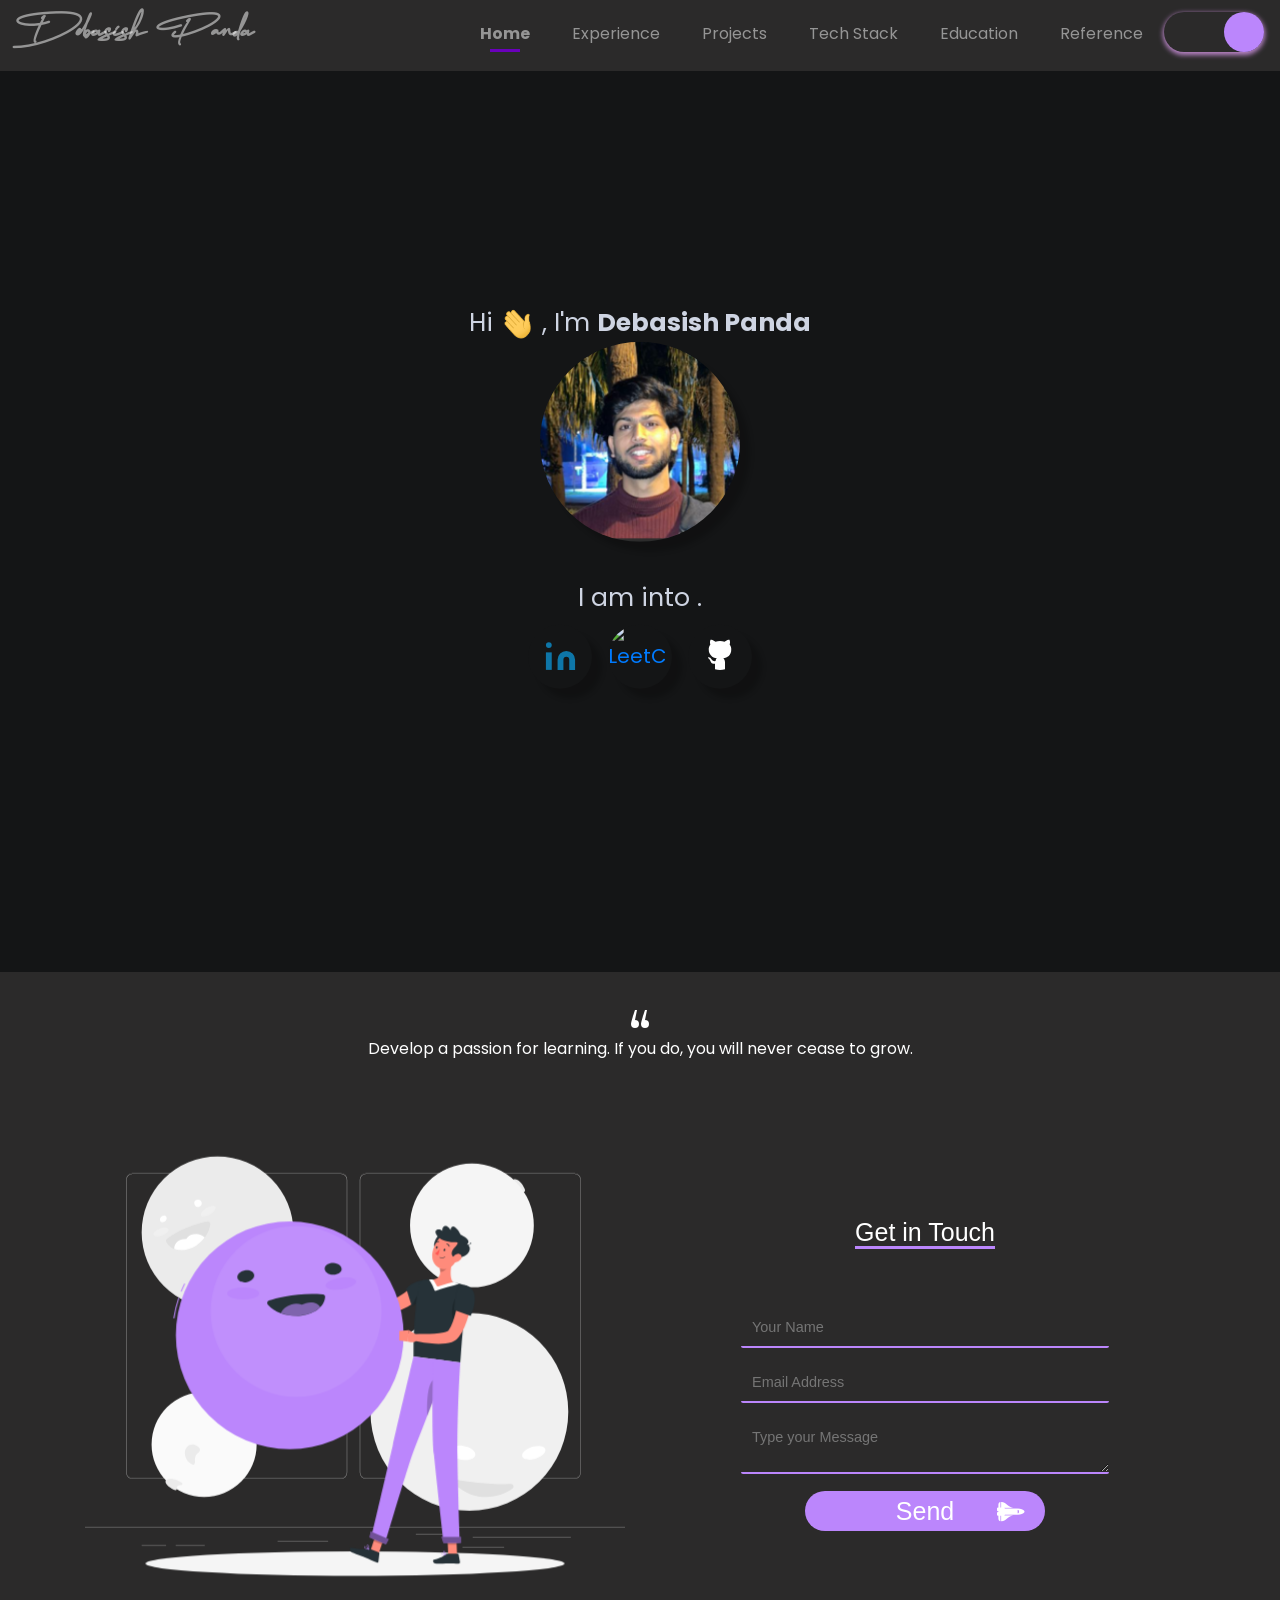
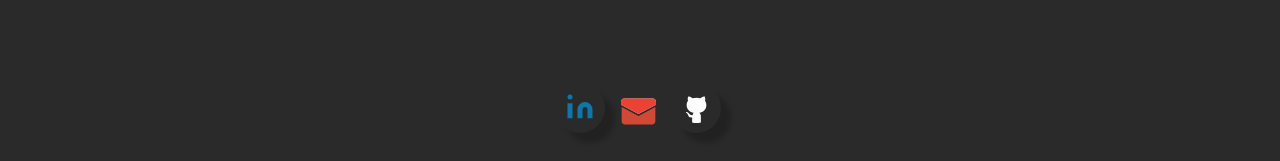
==== commit a65b8657: "Some changes made by me" ====
--- a/index.html
+++ b/index.html
@@ -86,20 +86,12 @@
                                 <circle cx="4" cy="4" r="2"></circle>
                             </svg>
                         </a>
-
+ 
                         <a class="socialicon leetcode" href="https://leetcode.com/u/Rkg6Kk8UDc/" target="_blank" rel="author">
                             <img src="https://assets.leetcode.com/static_assets/public/icons/favicon-192x192.png" alt="LeetCode" width="57" height="57" />
                         </a>
 
-                        <a class="socialicon codeforces" href="https://codeforces.com/profile/Debasish-1969" target="_blank" rel="author">
-                            <svg class="codeforces-icon" xmlns="http://www.w3.org/2000/svg" viewBox="5 0 14 19" width="100" height="100">
-                                <g>
-                                    <rect class="red" x="15" width="2" height="6.5" rx="0.7" y="0" fill="#AE0F0A" />
-                                    <rect class="blue" x="12" width="2" height="6.5" rx="0.7" y="0" fill="#4F81C1" />
-                                    <rect class="yellow" x="9" width="2" height="6.5" rx="0.7" y="0" fill="#FFD400" />
-                                </g>
-                            </svg>
-                        </a> 
+                        
                        
                         <a class="socialicon github" href="https://github.com/Debasish-1969" target="_blank" rel="author">
                             <!-- SVG code for Github icon -->
--- a/assets/css/preloader.css
+++ b/assets/css/preloader.css
@@ -0,0 +1,233 @@
+/* preloader */
+.no-scroll-preload {
+    overflow: hidden;
+    height: auto;
+}
+
+:root {
+    --atom-size: 400px;
+    --atom-color-hex: #0d00ff;
+    --atom-color-rgb: 217,217,217;
+    --nucleus-size: calc(var(--atom-size) / 5);
+    --electron-color-hex: #36C5F0;
+    --electron-size : calc(var(--atom-size) / 25);
+    --electron-orbit-size : calc(var(--atom-size) / 2.5);
+    --electron-speed : 1.2s;
+    --electron-speed-alpha : 1s;
+    --electron-speed-omega : .8s;
+}
+
+.loader-container {
+  position: fixed;
+  top: 0;
+  left: 0;
+  background-color: #202124;
+  height: 100%;
+  width: 100%;
+  display: flex;
+  justify-content: center;
+  align-items: center;
+  z-index: 999999;
+  color: white;
+}
+
+/* Atom */
+.atom {
+  position: relative;
+  justify-content: center;
+  align-items: center;
+  width: var(--atom-size);
+  height: var(--atom-size);
+  animation: 5s atom infinite cubic-bezier(1, .25, 0, .75);
+}
+@keyframes atom{
+  0% {    
+    transform: rotate(0deg) scale(1); 
+  }
+  12.5% { 
+    transform: rotate(-45deg) scale(.9); 
+  }
+  25% {   
+    transform: rotate(-90deg) scale(1); 
+  }
+  37.5% { 
+    transform: rotate(-135deg) scale(.9); 
+  }
+  50% {   
+    transform: rotate(-180deg) scale(1); 
+  }
+  62.5% { 
+    transform: rotate(-225deg) scale(.9); 
+  }
+  75% {   
+    transform: rotate(-270deg) scale(1); 
+  }
+  87.5% { 
+    transform: rotate(-315deg) scale(.9); 
+  }
+  100% {  
+    transform: rotate(-360deg) scale(1); 
+  }
+}
+
+/* Nucleus */
+.atom::before {
+    content: '';
+    display: block;
+    position: absolute;
+    top: 50%;
+    left: 50%;
+    width: var(--nucleus-size);
+    height: var(--nucleus-size);
+    margin-top: calc(var(--nucleus-size) / -2);
+    margin-left: calc(var(--nucleus-size) / -2);
+    background: var(--electron-color-hex); /* var(--atom-color-hex); */
+    border-radius: 100%;
+    box-shadow: 0 0 3px 0 var(--atom-color-hex);
+    animation: 3s nucleus infinite cubic-bezier(.65, 0, .35, 1);
+}
+@keyframes nucleus {
+    0% { transform: scale(1); }
+    25% { transform: scale(.9); }
+    50% { transform: scale(1); }
+    75% { transform: scale(.85); }
+    100% { transform: scale(1); }
+}
+
+/* Electron Orbit */
+.atom > [class^="electron"] {
+    border-top: solid rgba(var(--atom-color-rgb), .5) 1px;
+    border-right: solid rgba(var(--atom-color-rgb), .35) 2px;
+    border-bottom: solid rgba(var(--atom-color-rgb), .2) 4px;
+    border-left: solid rgba(var(--atom-color-rgb), 0) 2px;
+    border-radius: 100%;
+    width: 100%;
+    height: var(--electron-orbit-size);
+    position: absolute;
+    top: 50%;
+    margin-top: calc(var(--electron-orbit-size) / -2);
+    animation: var(--electron-speed) electron-orbit infinite linear;
+}
+.atom > .electron-alpha {
+    transform: rotate(60deg);
+    animation: var(--electron-speed-alpha) electron-orbit infinite linear;
+}
+.atom > .electron-omega {
+    transform: rotate(-60deg);
+    animation: var(--electron-speed-omega) electron-orbit infinite linear;
+}
+@keyframes electron-orbit {
+    0% {
+        border-top: solid rgba(var(--atom-color-rgb), 1) 5px;
+        border-right: solid rgba(var(--atom-color-rgb), 1) 7px;
+        border-bottom: solid rgba(var(--atom-color-rgb), .2) 10px;
+        border-left: solid rgba(var(--atom-color-rgb), 0) 10px;
+    }
+    25% {
+        border-top: solid rgba(var(--atom-color-rgb), .35) 5px;
+        border-right: solid rgba(var(--atom-color-rgb), .2) 7px;
+        border-bottom: solid rgba(var(--atom-color-rgb), 0) 10px;
+        border-left: solid rgba(var(--atom-color-rgb), .5) 10px;
+    }
+    50% {
+        border-top: solid rgba(var(--atom-color-rgb), .2) 5px;
+        border-right: solid rgba(var(--atom-color-rgb), 0) 7px;
+        border-bottom: solid rgba(var(--atom-color-rgb), .5) 10px;
+        border-left: solid rgba(var(--atom-color-rgb), .35) 10px;
+    }
+    75% {
+        border-top: solid rgba(var(--atom-color-rgb), 0) 5px;
+        border-right: solid rgba(var(--atom-color-rgb), .5) 7px;
+        border-bottom: solid rgba(var(--atom-color-rgb), .35) 10px;
+        border-left: solid rgba(var(--atom-color-rgb), .2) 10px;
+    }
+    100% {
+        border-top: solid rgba(var(--atom-color-rgb), 1) 5px;
+        border-right: solid rgba(var(--atom-color-rgb), 1) 7px;
+        border-bottom: solid rgba(var(--atom-color-rgb), 1) 10px;
+        border-left: solid rgba(var(--atom-color-rgb), 1) 10px;
+    }
+}
+
+/* Electron Unit */
+.atom [class^="electron"]::after {
+    content: '';
+    display: block;
+    width: var(--electron-size);
+    height: var(--electron-size);
+    border-radius: 50%;
+    margin-top: calc(var(--electron-size) / -2);
+    position: absolute;
+    top: 50%;
+    left: calc(var(--electron-size) / -1);
+    transform: scale(1);
+    animation: calc(var(--electron-speed) * 2) electron infinite ease-in-out;
+}
+
+.atom .electron::after { background: #ECB22E;}
+.atom .electron-alpha::after { 
+    animation: calc(var(--electron-speed-alpha) * 2) electron infinite ease-in-out; 
+    background: #E01E5A;
+  }
+.atom .electron-omega::after { 
+    animation: calc(var(--electron-speed-omega) * 2) electron infinite ease-in-out; 
+    background: #2EB67D;
+  }
+@keyframes electron {
+    0% {
+        left: calc(var(--electron-size) / -1);
+        transform: scale(1);
+    }
+    12.5% {
+        top: 100%;
+        transform: scale(1.5);
+    }
+    25% {
+        left: 100%;
+        transform: scale(1);
+    }
+    37.5% {
+        top: 0%;
+        transform: scale(.25);
+    }
+    50% {
+        left: calc(var(--electron-size) / -1);
+        transform: scale(1);
+    }
+    62.5% {
+        top: 100%;
+        transform: scale(1.5);
+    }
+    75% {
+        left: 100%;
+        transform: scale(1);
+    }
+    87.5% {
+        top: 0%;
+        transform: scale(.25);
+    }
+    100% {
+        left: calc(var(--electron-size) / -1);
+        transform: scale(1);
+    }
+}
+
+@keyframes fadeInAnimation {
+	0% {
+		opacity: 0;
+	}
+	100% {
+		opacity: 1;
+	}
+}
+
+.disappear {
+  animation: vanish 1s forwards;
+}
+
+@keyframes vanish {
+  100% {
+    opacity: 1;
+    visibility: hidden;
+  }
+}
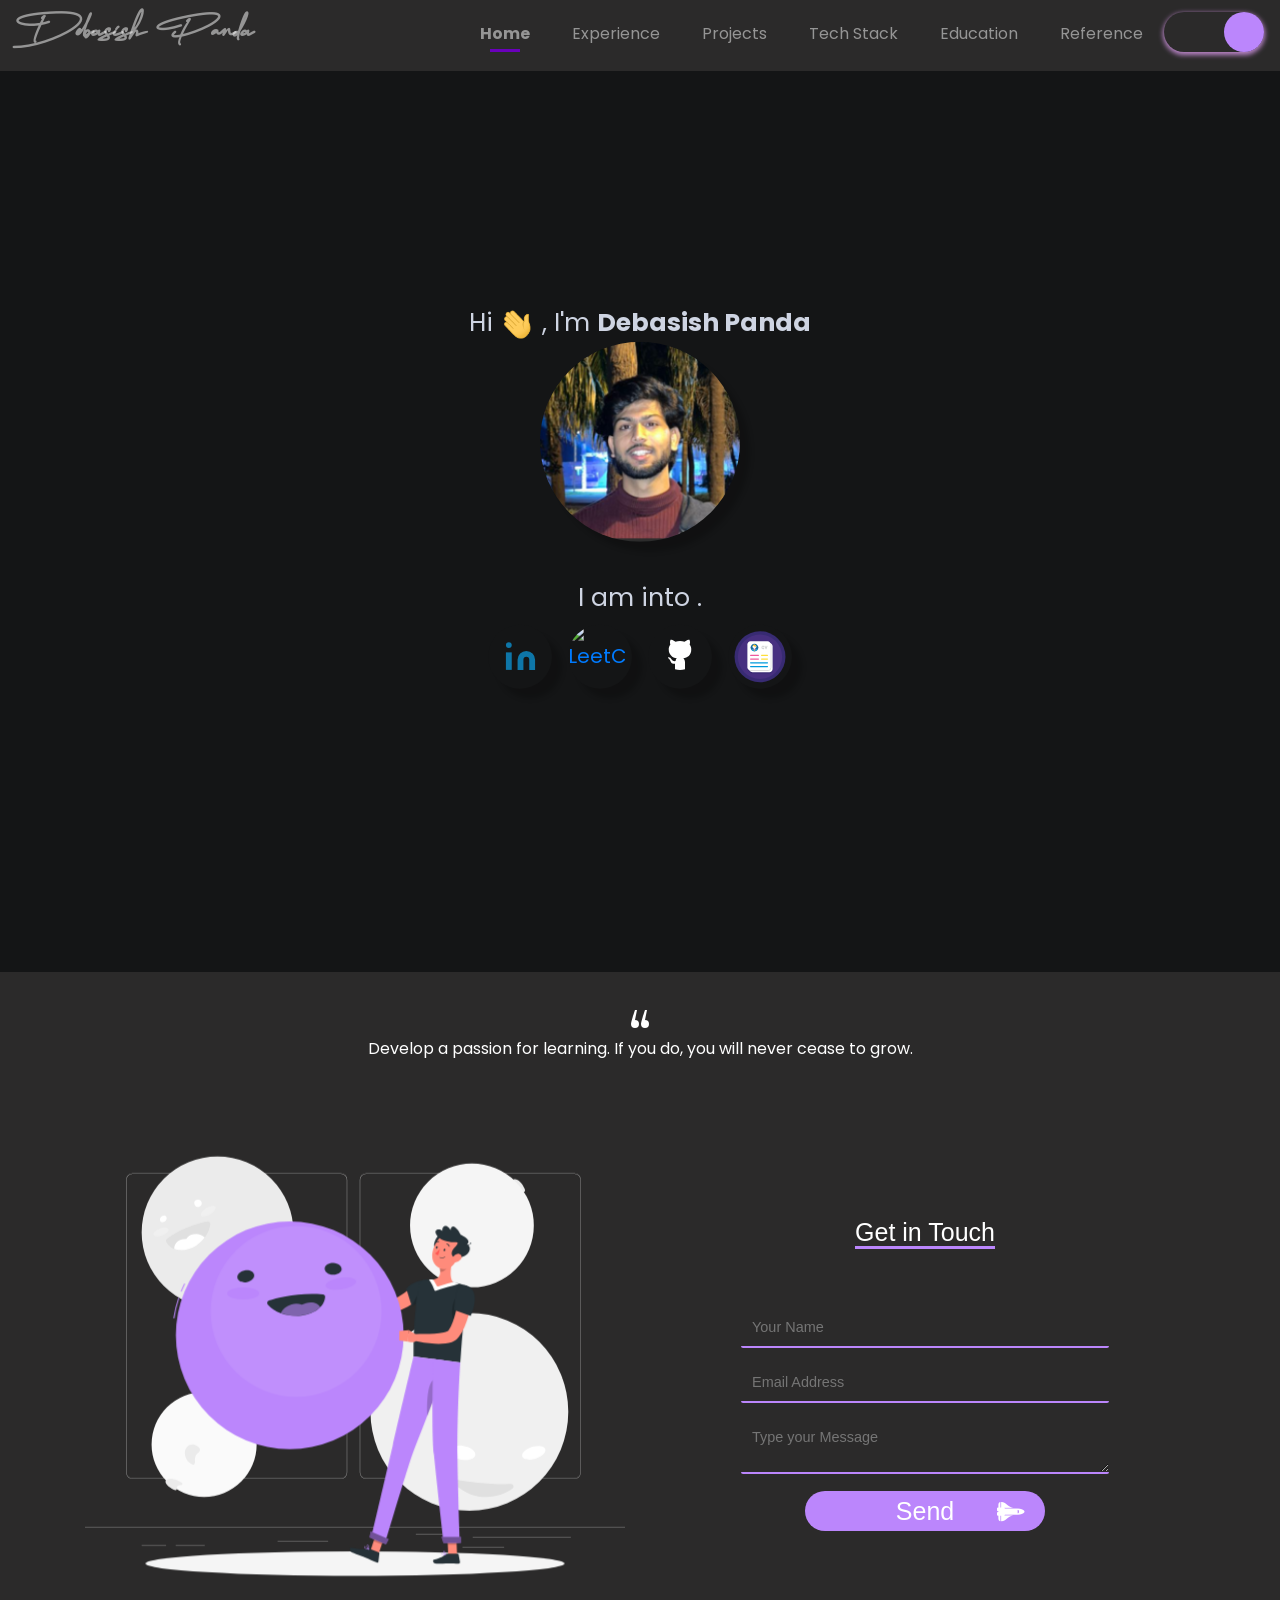
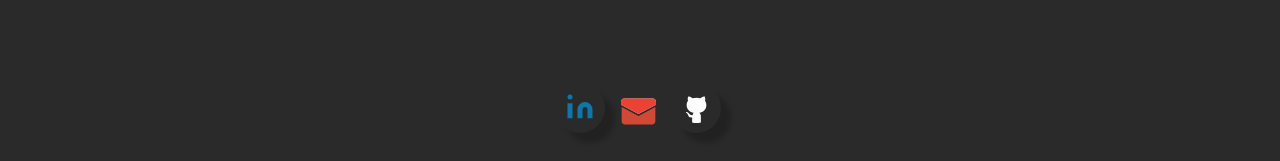
==== commit a7776cde: "Updated, Major Changes" ====
--- a/index.html
+++ b/index.html
@@ -3,48 +3,38 @@
 
 <head>
     <title>Debasish Panda | Home</title>
-    <meta charset="UTF-8">
+
+    <!--Sets character encoding to UTF-8 (covers almost all characters in every language).
+      **If changed/removed**: May lead to display issues with special characters. -->
+    <meta charset="UTF-8">  
+
+    <!--Sets character encoding to UTF-8 (covers almost all characters in every language).
+      **If changed/removed**: May lead to display issues with special characters. -->
     <meta name="viewport" content="width=device-width, initial-scale=1.0">
-    <meta name="keywords" content="free portfolio template,portfolio template, portfolio website template, open source, open sourcing, contributing to open source" />
+     
+    <!-- Page description shown in search engine snippets. -->
     <meta name="description" content="Welcome to my personal portfolio! I’m a passionate Computer Science undergraduate with experience in web development, software engineering, machine learning, and technical content writing. This space showcases my projects, internships, achievements, and continuous learning journey in tech." />
-    <!-- Robot.txt -->
-    <meta name="robots" content="index,follow" />
-    <meta name="Googlebot" content="index,follow" />
-    <meta name="AdsBot-Google" content="index,follow" />
-    <meta property="og:site_name" content="https://portfolio.smaranjitghose.codes/">
-    <meta property="og:title" content="Debasish Panda | Home">
-    <meta property="og:description" content="Welcome to my personal portfolio! I’m a passionate Computer Science undergraduate with experience in web development, software engineering, machine learning, and technical content writing. This space showcases my projects, internships, achievements, and continuous learning journey in tech.">
-    <meta property="og:type" content="website">
-    <meta property="og:url" content="https://portfolio.smaranjitghose.codes/">
-    <meta name="twitter:card" content="summary">
-    <meta name="twitter:site" content="https://portfolio.smaranjitghose.codes/">
-    <meta name="application-name" content="Debasish Panda | Home" />
-    <meta name="apple-mobile-web-app-title" content="Debasish Panda | Home" />
-    <meta name="summary" content="Welcome to my personal portfolio! I’m a passionate Computer Science undergraduate with experience in web development, software engineering, machine learning, and technical content writing. This space showcases my projects, internships, achievements, and continuous learning journey in tech." />
+
     <!--For Dark/Light mode Toggle-->
     <script src="https://code.iconify.design/1/1.0.4/iconify.min.js"></script>
-    <!--Import Google Icon Font-->
+
+    <!--Import Bootstrap 4, Google Fonts, and FontAwesome for design/icons.-->
     <link rel="stylesheet" href="https://maxcdn.bootstrapcdn.com/bootstrap/4.5.0/css/bootstrap.min.css" />
     <link href="https://fonts.googleapis.com/css2?family=Poppins:wght@200;300&display=swap" rel="stylesheet">
     <script src='https://kit.fontawesome.com/a076d05399.js'></script>
+    
+    <!-- Custom CSS (preloader.css, home.css, style.css) styles your components. -->
     <link rel="stylesheet" href="assets/css/preloader.css">
     <link rel="stylesheet" href="assets/css/home.css">
     <link rel="stylesheet" href="assets/css/style.css">
+
     <!-- Favicon -->
     <link id='favicon' rel="shortcut icon" href="assets/images/favicon.png" type="image/x-png">
-    <!-- Font awesome icons -->
+    <!-- Font awesome icons , More icon libraries for social/media icons -->
     <link rel="stylesheet" href="https://cdnjs.cloudflare.com/ajax/libs/font-awesome/5.15.1/css/all.min.css" integrity="sha512-+4zCK9k+qNFUR5X+cKL9EIR+ZOhtIloNl9GIKS57V1MyNsYpYcUrUeQc9vNfzsWfV28IaLL3i96P9sdNyeRssA==" crossorigin="anonymous" />
     <link rel="stylesheet" href="https://cdn.jsdelivr.net/gh/jpswalsh/academicons@1/css/academicons.min.css">
+    <!-- Script that might change title dynamically. -->
     <script defer src="./assets/js/dynamicTitle.js"></script>
-    <!-- Global site tag (gtag.js) - Google Analytics -->
-    <script async src="https://www.googletagmanager.com/gtag/js?id=G-M11CMZ12Q"></script>
-    <script>
-        window.dataLayer = window.dataLayer || [];
-        function gtag(){dataLayer.push(arguments);}
-        gtag('js', new Date());
-
-        gtag('config', 'G-M11CMZ12Q');
-    </script>
 </head>
 
 <body class="no-scroll-preload">
@@ -91,8 +81,6 @@
                             <img src="https://assets.leetcode.com/static_assets/public/icons/favicon-192x192.png" alt="LeetCode" width="57" height="57" />
                         </a>
 
-                        
-                       
                         <a class="socialicon github" href="https://github.com/Debasish-1969" target="_blank" rel="author">
                             <!-- SVG code for Github icon -->
                             <svg class="github-icon" width="45px" height="45px" viewBox="0 0 300 300">
@@ -106,6 +94,32 @@
                                                             c6,5.1,10.8,11.5,13.8,18.8c2.9,7.4,7.7,24.1,41.5,17.8" />
                             </svg>
                         </a>
+
+                        <a class="socialicon leetcode" href="https://drive.google.com/file/d/1B0RIsacqerbq8pv09woIiVj0vipJawHq/view?usp=sharing" target="_blank" rel="author">
+                            <svg xmlns="http://www.w3.org/2000/svg" viewBox="0 0 1000 1000" xml:space="preserve"><switch>
+                                <g><circle fill="#382B73" cx="500" cy="500" r="398"/>
+                                   <circle fill="#473080" cx="500" cy="500" r="346"/>
+                                   <path fill="#382B73" d="M671.1 313.8c-2.2-1.2-4.5-2.2-6.9-3.1-7-19.3-25.5-33-47.2-33H352.9c-27.7 0-50.2 22.5-50.2 50.2v354.4c0 21.7 13.8 40.2 33 47.2.9 2.4 1.9 4.7 3.1 6.9 8.5 15.6 25 26.1 44 26.1H647c27.7 0 50.2-22.5 50.2-50.2V357.8c0-19-10.5-35.5-26.1-44z"/>
+                                   <path fill="#FFF" d="M697.2 337.8v354.4c0 27.7-22.5 50.2-50.2 50.2H382.9c-19 0-35.5-10.6-44-26.1-3.9-7.1-6.1-15.3-6.1-24V337.8c0-27.7 22.5-50.1 50.2-50.1h264.2c8.7 0 16.9 2.2 24 6.1 15.5 8.5 26 25 26 44z"/>
+                                   <path fill="#D1D3D4" d="M677.2 317.8v344.8c0 33-26.8 59.8-59.8 59.8H362.9c-8.7 0-16.9-2.2-24-6.1-3.9-7.1-6.1-15.3-6.1-24V337.8c0-27.7 22.5-50.1 50.1-50.1h264.2c8.7 0 16.9 2.2 24 6.1 3.9 7.1 6.1 15.3 6.1 24z"/>
+                                   <path fill="#FFF" d="M617.2 712.4H352.8c-27.6 0-50-22.4-50-50V307.6c0-27.6 22.4-50 50-50h264.5c27.6 0 50 22.4 50 50v354.7c-.1 27.7-22.5 50.1-50.1 50.1z"/>
+                                   <path fill="#136DA0" d="M413.6 296.1c-33.7 0-61 27.3-61 61s27.3 61 61 61 61-27.3 61-61-27.3-61-61-61z"/>
+                                   <path fill="#FFF" d="M403.5 363.6h20.4v24.7h-20.4zM387.6 350.8c-2.4 0-4.4-2-4.4-4.4v-6.7c0-2.4 2-4.4 4.4-4.4 2.4 0 4.4 2 4.4 4.4v6.7c0 2.4-1.9 4.4-4.4 4.4z"/>
+                                   <path fill="#D1D3D4" d="M387.6 348.7c-2.4 0-4.4-2-4.4-4.4v2.1c0 2.4 2 4.4 4.4 4.4 2.4 0 4.4-2 4.4-4.4v-2.1c0 2.5-1.9 4.4-4.4 4.4z"/>
+                                   <path fill="#FFF" d="M439.6 350.8c-2.4 0-4.4-2-4.4-4.4v-6.7c0-2.4 2-4.4 4.4-4.4 2.4 0 4.4 2 4.4 4.4v6.7c0 2.4-1.9 4.4-4.4 4.4z"/>
+                                   <path fill="#D1D3D4" d="M439.6 348.7c-2.4 0-4.4-2-4.4-4.4v2.1c0 2.4 2 4.4 4.4 4.4 2.4 0 4.4-2 4.4-4.4v-2.1c0 2.5-1.9 4.4-4.4 4.4z"/>
+                                   <path fill="#FFF" d="M388 333.6c.8-4.4 2.8-8.3 5.5-11.6.8-1 1.6-1.8 2.6-2.7 4.6-4.2 10.8-6.8 17.6-6.8h1.2c6.7.3 12.8 3.2 17.3 7.6 4 4 6.7 9.2 7.4 15.1.1 1.1.2 2.2.2 3.4v5.2c0 14.4-11.7 26.1-26.1 26.1-14.4 0-26.1-11.7-26.1-26.1v-5.2c0-1.1.1-2.2.2-3.3l.2-1.7z"/>
+                                   <path fill="#D1D3D4" d="M413.6 365.8c-14.4 0-26.1-11.7-26.1-26.1v4.1c0 14.4 11.7 26.1 26.1 26.1 14.4 0 26.1-11.7 26.1-26.1v-4.1c0 14.4-11.6 26.1-26.1 26.1z"/>
+                                   <path fill="#E7AD27" d="M388 333.8h2.6v12.5c0 .8-.6 1.5-1.3 1.5-.9.1-1.6-.6-1.6-1.5v-9c-.1-1.2 0-2.3.3-3.5zM439.7 337v9.1c0 .8-.6 1.5-1.3 1.5-.9.1-1.6-.6-1.6-1.5v-12.6h2.5c.3 1.2.4 2.4.4 3.5z"/>
+                                   <path fill="#E7AD27" d="M414.5 312.6c-2.6 4.1-9.2 13-19.8 19.3-2.6 1.5-4.9 2.7-7 3.5.6-5 2.7-9.6 5.8-13.3.8-1 1.6-1.8 2.6-2.7 4.6-4.2 10.8-6.8 17.6-6.8h.8z"/>
+                                   <path fill="#FEDE3A" d="M439.5 335.3c-3.6 1.1-10.6 2.1-21.7-.8-11.2-2.9-19.8-8.8-24.3-12.4.8-1 1.6-1.8 2.6-2.7 4.6-4.2 10.8-6.8 17.6-6.8h1.2c6.7.3 12.8 3.2 17.3 7.6 3.9 4 6.6 9.2 7.3 15.1z"/><path fill="#E7AD27" d="M417.8 319.2c-4.9-1.3-9.3-3.1-13.1-5.1-3.2 1.2-6.2 3-8.7 5.2-.9.8-1.8 1.7-2.6 2.7 4.6 3.7 13.1 9.5 24.3 12.4 11.1 2.9 18.1 1.9 21.7.8-.7-5.4-3.1-10.4-6.6-14.2-3.7.3-8.6-.1-15-1.8z"/><path fill="#FEDE3A" d="M417.8 324.3c-7.2-1.9-13.3-4.9-17.9-7.9-1.4.9-2.7 1.8-3.9 2.9-.9.8-1.8 1.7-2.6 2.7 4.6 3.7 13.1 9.5 24.3 12.4 11.1 2.9 18.1 1.9 21.7.8-.4-3.4-1.5-6.6-3.2-9.5-3.8.8-9.9.8-18.4-1.4z"/><path fill="#E7AD27" d="M417.8 329.4c-9.2-2.4-16.6-6.8-21.5-10.3-.1.1-.2.2-.3.2-.9.8-1.8 1.7-2.6 2.7 4.6 3.7 13.1 9.5 24.3 12.4 11.1 2.9 18.1 1.9 21.7.8-.2-1.7-.6-3.3-1.1-4.8-3.7 1-10.4 1.6-20.5-1zM413.6 352.5c-1.6 0-2.9-1.3-2.9-2.9v-3.8c0-1.6 1.3-2.9 2.9-2.9 1.6 0 2.9 1.3 2.9 2.9v3.8c0 1.6-1.3 2.9-2.9 2.9z"/><path fill="#1CAEE4" d="M457.8 388.7c-8.6 12-22 20.3-37.4 22.2-.7.1-1.3.1-2 .2-1.5.1-3.1.2-4.7.2h-.1c-1.6 0-3.2-.1-4.7-.2-.7-.1-1.3-.1-2-.2-15.4-1.9-28.8-10.2-37.4-22.2 3.4-6.7 10.3-11.3 18.3-11.3h8.9l6.1 20.1.6 2.1h20.3l.6-2.1 6.1-20.1h8.9c8.2 0 15.1 4.6 18.5 11.3z"/><path fill="#1CAEE4" d="m424.4 397.5-.6 2.1-3.5 11.3c-.7.1-1.3.1-2 .2-1.5.1-3.1.2-4.7.2h-.1c-1.6 0-3.2-.1-4.7-.2-.7-.1-1.3-.1-2-.2l-3.5-11.3-.6-2.1 5.6-4.8 5.2-4.4 5.2 4.4 5.7 4.8z"/><g fill="#E7AD27"><circle cx="401.5" cy="340.7" r="2.2"/><circle cx="425.8" cy="340.7" r="2.2"/></g><g><path fill="#E7AD27" d="M413.6 360.2c-2.7 0-5.4-1-7.5-3.1-.3-.3-.3-.7 0-1 .3-.3.7-.3 1 0 3.6 3.6 9.4 3.6 13 0 .3-.3.7-.3 1 0 .3.3.3.7 0 1-2.1 2.1-4.8 3.1-7.5 3.1z"/></g><g><path fill="#E7AD27" d="M418.4 411.2c-1.5.1-3.1.2-4.7.2h-.1c-1.6 0-3.2-.1-4.7-.2l.1-1.3.4-4.5.1-1.6.1-1.7.2-2.5v-.2l.3-3h6.9l.3 3v.2l.5 5.1.3 3.5.3 3z"/><path fill="#FEDE3A" d="m418.1 408.2-8.7-2.8.3-3.3 8.1 2.7zM413.7 411.4c-1.7 0-3.2-.1-4.8-.2l.1-1.3 4.7 1.5z"/></g><path fill="#FEDE3A" d="M416 399.6h-4.7c-2.6 0-4.5-2.7-3.5-5.1l1.4-3.8c.6-1.5 2-2.4 3.5-2.4h1.8c1.6 0 3 1 3.5 2.4l1.4 3.8c1.1 2.5-.8 5.1-3.4 5.1z"/><path fill="#EF5A9D" d="m430.6 377.4-6.8-3.8-10.2 14.7 10.8 9.2zM396.7 377.4l6.7-3.8 10.2 14.7-10.8 9.2z"/><path fill="#D1D3D4" d="m423.8 370.8-10.2 11.1-10.1-11.1-.1 2.8 10.2 14.7 10.2-14.7z"/><path fill="#EF5A9D" d="M475.7 487H353c-5.2 0-9.3-4.2-9.3-9.3 0-5.2 4.2-9.3 9.3-9.3h122.7c5.2 0 9.3 4.2 9.3 9.3 0 5.1-4.2 9.3-9.3 9.3zM475.7 545.7H353c-5.2 0-9.3-4.2-9.3-9.3 0-5.2 4.2-9.3 9.3-9.3h122.7c5.2 0 9.3 4.2 9.3 9.3 0 5.1-4.2 9.3-9.3 9.3z"/><path fill="#FEDE3A" d="M617 487h-92.7c-5.2 0-9.3-4.2-9.3-9.3 0-5.2 4.2-9.3 9.3-9.3H617c5.2 0 9.3 4.2 9.3 9.3 0 5.1-4.1 9.3-9.3 9.3zM617 545.7h-92.7c-5.2 0-9.3-4.2-9.3-9.3 0-5.2 4.2-9.3 9.3-9.3H617c5.2 0 9.3 4.2 9.3 9.3 0 5.1-4.1 9.3-9.3 9.3z"/><path fill="#009ADD" d="M617 604.3H353c-5.2 0-9.3-4.2-9.3-9.3 0-5.2 4.2-9.3 9.3-9.3h264c5.2 0 9.3 4.2 9.3 9.3 0 5.2-4.1 9.3-9.3 9.3zM617 663H353c-5.2 0-9.3-4.2-9.3-9.3 0-5.2 4.2-9.3 9.3-9.3h264c5.2 0 9.3 4.2 9.3 9.3 0 5.1-4.1 9.3-9.3 9.3z"/>
+                                   <g fill="#D1D3D4"><path d="M561.7 358.1H558c-2.5 0-4.6 1.9-5 4.4-.3 2.5-1 4.3-2.1 5.3-1.2 1.2-3.6 1.4-5.3 1.4-1.2 0-2.3-.2-3.1-.7-.9-.5-1.6-1.1-2.3-2-.7-1-1.3-2.2-1.7-3.6-.4-1.6-.7-3.4-.7-5.3V352c0-2 .2-3.8.7-5.4.4-1.4 1-2.6 1.7-3.5.7-.8 1.4-1.5 2.4-1.9.9-.5 2-.7 3.3-.7 1.3 0 2.4.2 3.3.5.8.3 1.4.6 1.8 1.1.5.5.9 1.1 1.2 1.8.4 1 .7 2.1.9 3.4.3 2.5 2.4 4.4 5 4.4h3.7c1.4 0 2.8-.6 3.7-1.6.9-1 1.4-2.4 1.3-3.8-.3-2.8-.9-5.4-2-7.6-1.1-2.4-2.6-4.4-4.4-6.1-1.8-1.7-4-3-6.6-3.9-2.4-.8-5-1.2-7.9-1.2-3.3 0-6.3.6-9 1.9-2.7 1.3-5.1 3-7 5.3-1.9 2.2-3.3 4.9-4.3 7.9-.9 2.9-1.4 6.1-1.4 9.6v5.5c0 3.5.5 6.7 1.4 9.6 1 3 2.4 5.7 4.3 7.9 1.9 2.3 4.2 4.1 6.9 5.3 2.7 1.2 5.7 1.9 8.9 1.9 2.9 0 5.7-.4 8.1-1.2 2.5-.9 4.7-2.2 6.6-3.8 1.9-1.7 3.3-3.7 4.4-6.1 1-2.2 1.7-4.8 2-7.5.2-1.4-.3-2.8-1.3-3.9-1-1.2-2.4-1.8-3.8-1.8zM616.3 330.1c-.9-1.3-2.5-2.1-4.1-2.1h-4.1c-2.1 0-4 1.3-4.7 3.3l-9.3 26-9.3-26c-.7-2-2.6-3.3-4.7-3.3h-4c-1.6 0-3.2.8-4.1 2.1-.9 1.3-1.2 3.1-.6 4.6l16.3 43.8c.7 2 2.6 3.3 4.7 3.3h3.5c2.1 0 4-1.3 4.7-3.3l16.3-43.8c.6-1.5.4-3.3-.6-4.6z"/>
+                                </g>
+                            </g>
+                            </switch>
+                            </svg>
+                        </a>
+
                     </div>
                 </div>
             </div>
@@ -115,10 +129,6 @@
     <br><br><br>
     <!-- Dynamic footer section -->
     <script src="https://code.jquery.com/jquery-3.5.1.min.js" integrity="sha256-9/aliU8dGd2tb6OSsuzixeV4y/faTqgFtohetphbbj0=" crossorigin="anonymous"></script>
-
-    <!-- Google Analytics -->
-    <script async src="https://www.googletagmanager.com/gtag/js?id=G-G6D61F5TL4"></script>
-    <!-- Fetching our Google Tag Manager -->
 
     <!--JavaScript at end of body for optimized loading-->
     <script src="assets/js/app.js"></script>
